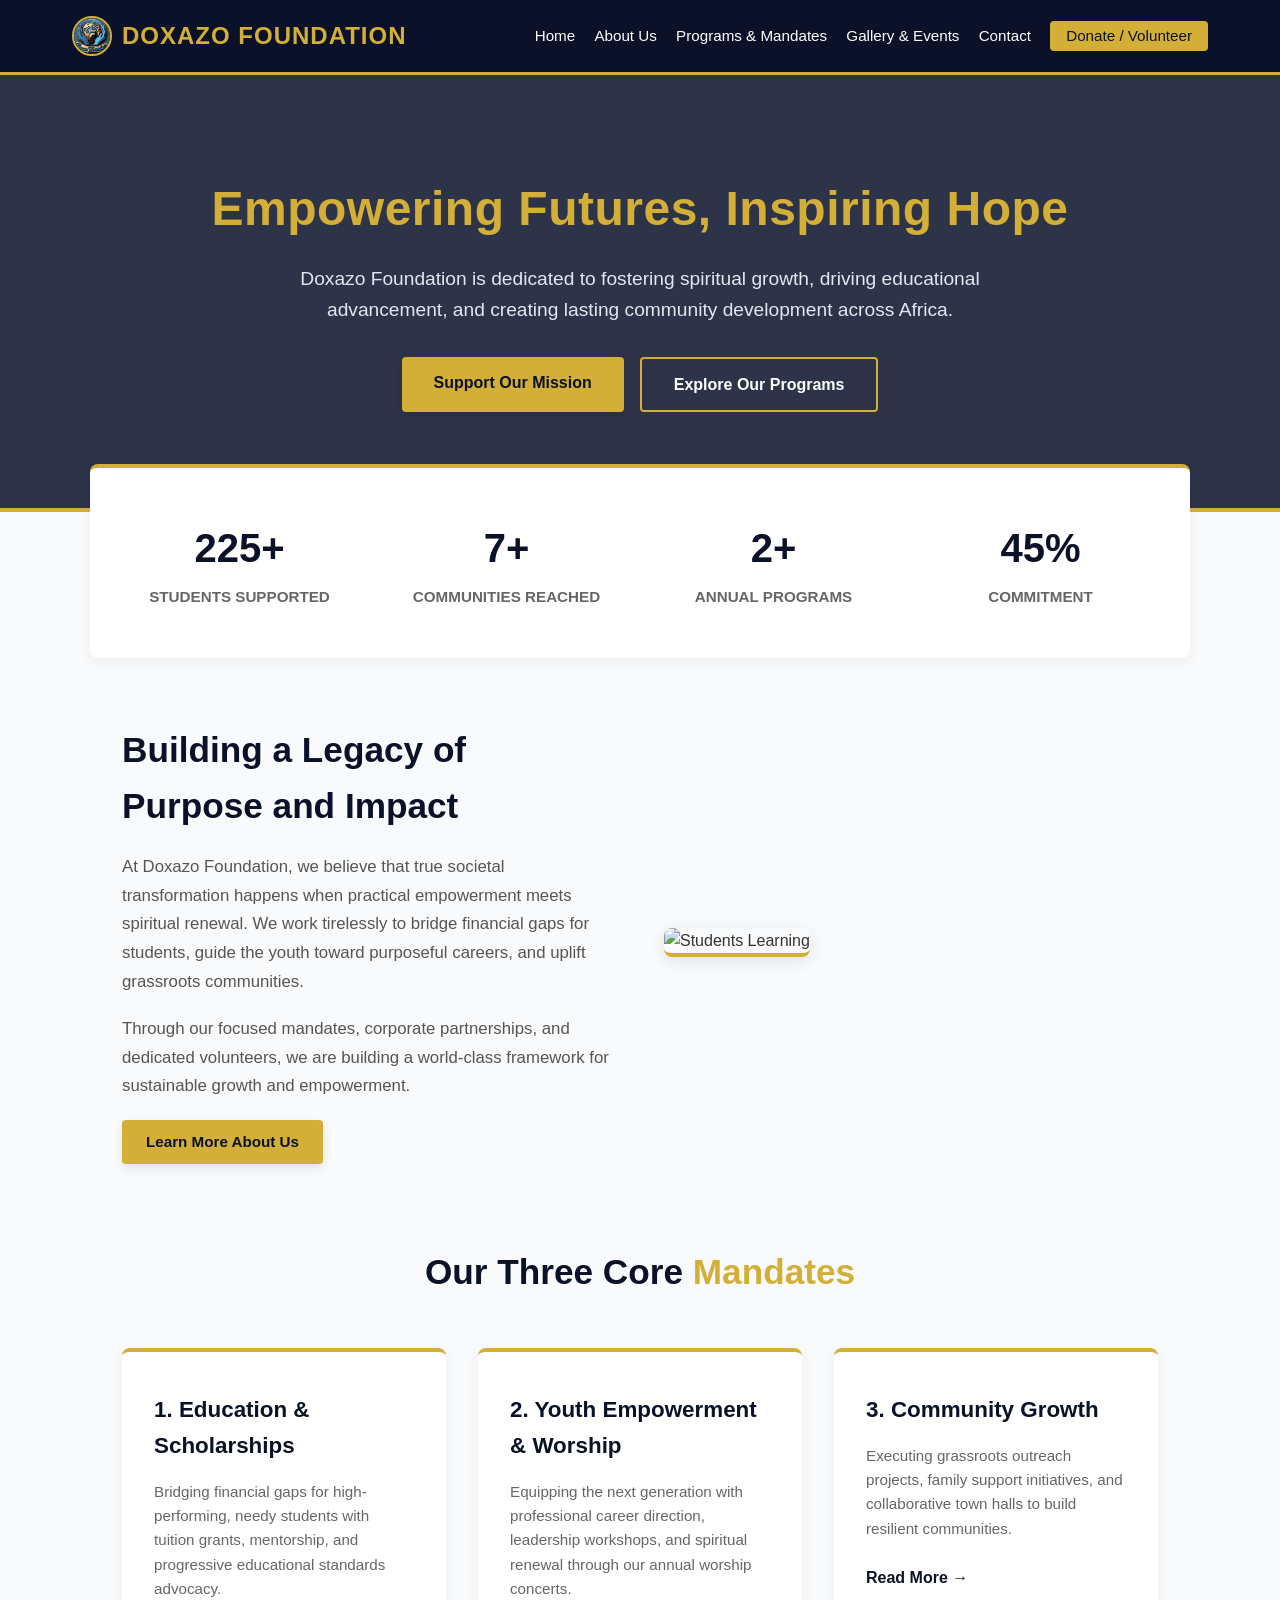
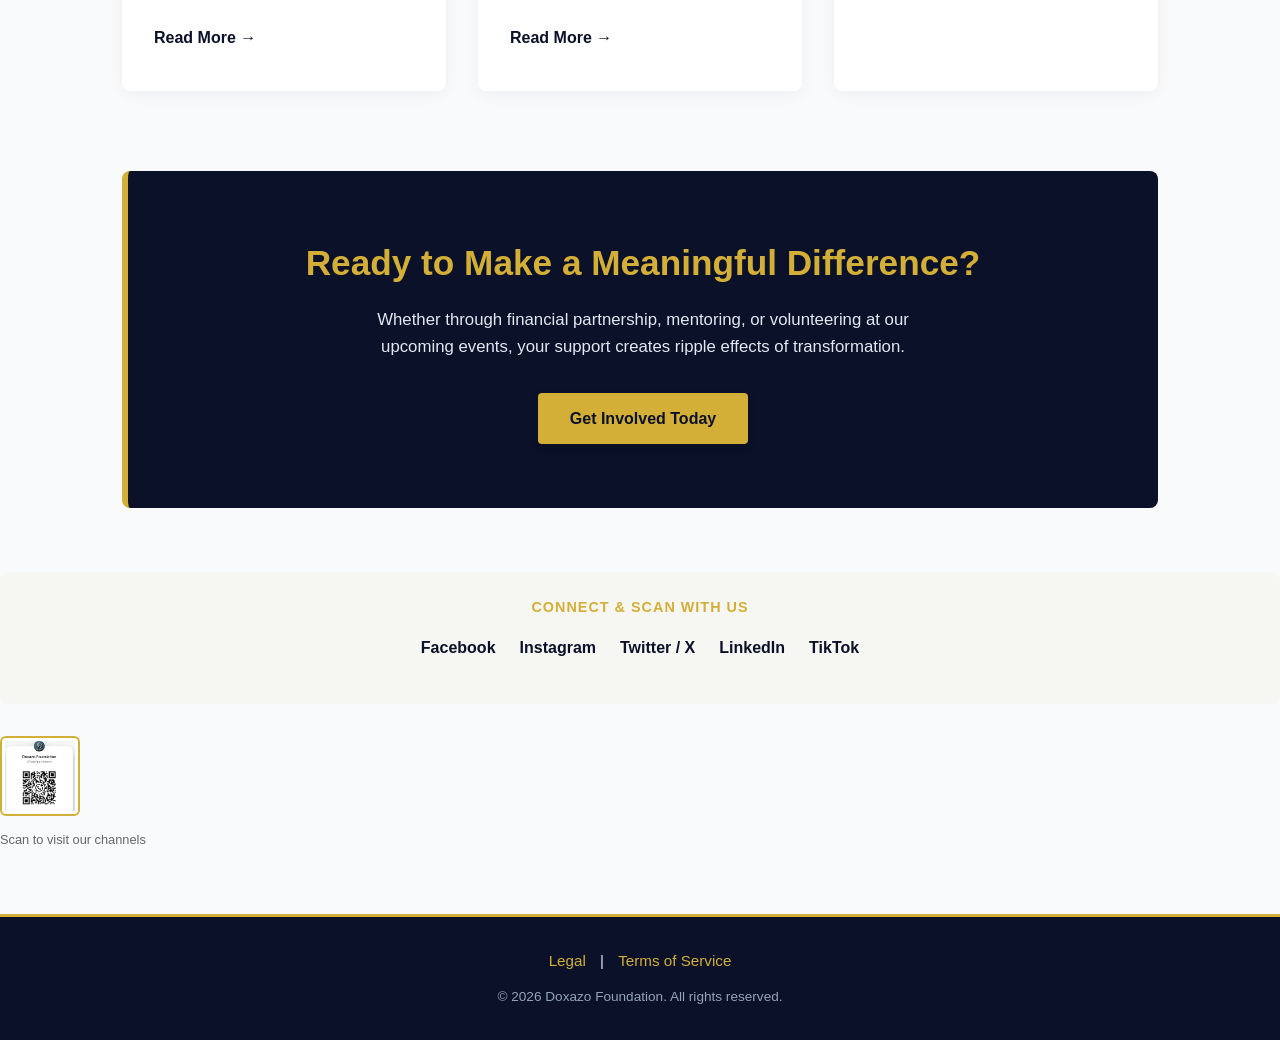
==== index.html @ 3af93252 "Add files via upload" ====
<!DOCTYPE html>
<html lang="en">
<head>
    <meta charset="UTF-8">
    <meta name="viewport" content="width=device-width, initial-scale=1.0">
    <title>Doxazo Foundation — Transforming Lives & Communities</title>
    <link rel="stylesheet" href="style.css">
    <link rel="icon" type="image/png" href="favicon.png.jpg">
    <style>
        /* Homepage Specific Enhancements */
        .hero-section {
            background: linear-gradient(rgba(10, 17, 40, 0.85), rgba(10, 17, 40, 0.85)), url('https://images.unsplash.com/photo-1531206715517-5c0ba140b2b8?auto=format&fit=crop&w=1200&q=80');
            background-size: cover;
            background-position: center;
            color: var(--white);
            text-align: center;
            padding: 6rem 2rem;
            border-bottom: 4px solid var(--accent-gold);
        }
        .hero-section h1 {
            font-size: 3rem;
            color: var(--accent-gold);
            margin-bottom: 1rem;
            letter-spacing: 0.5px;
        }
        .hero-section p {
            font-size: 1.2rem;
            max-width: 700px;
            margin: 0 auto 2rem auto;
            color: #E2E8F0;
        }
        .hero-buttons {
            display: flex;
            gap: 1rem;
            justify-content: center;
            flex-wrap: wrap;
        }

        /* Impact Counter / Stats Section */
        .stats-bar {
            background-color: var(--white);
            padding: 3rem 2rem;
            box-shadow: 0 4px 15px rgba(0,0,0,0.05);
            max-width: 1100px;
            margin: -3rem auto 3rem auto;
            border-radius: 8px;
            position: relative;
            z-index: 10;
            display: grid;
            grid-template-columns: repeat(auto-fit, minmax(220px, 1fr));
            gap: 2rem;
            text-align: center;
            border-top: 4px solid var(--accent-gold);
        }
        .stat-box h3 {
            font-size: 2.5rem;
            color: var(--primary-blue);
            margin-bottom: 0.3rem;
        }
        .stat-box p {
            color: #666;
            font-weight: 600;
            font-size: 0.95rem;
            text-transform: uppercase;
        }

        /* Mission / Welcome Intro */
        .home-container {
            max-width: 1100px;
            margin: 4rem auto;
            padding: 0 2rem;
        }
        .intro-grid {
            display: grid;
            grid-template-columns: 1fr 1fr;
            gap: 3rem;
            align-items: center;
            margin-bottom: 5rem;
        }
        @media(max-width: 768px) {
            .intro-grid {
                grid-template-columns: 1fr;
            }
            .hero-section h1 {
                font-size: 2.2rem;
            }
        }
        .intro-text h2 {
            color: var(--primary-blue);
            font-size: 2.2rem;
            margin-bottom: 1.2rem;
        }
        .intro-text p {
            color: #555;
            font-size: 1.05rem;
            margin-bottom: 1.2rem;
            line-height: 1.7;
        }
        .intro-img {
            width: 100%;
            height: 350px;
            object-fit: cover;
            border-radius: 8px;
            box-shadow: 0 4px 15px rgba(0,0,0,0.1);
            border-bottom: 4px solid var(--accent-gold);
        }

        /* Core Mandates Grid Preview */
        .section-title {
            text-align: center;
            color: var(--primary-blue);
            font-size: 2.2rem;
            margin-bottom: 3rem;
        }
        .section-title span {
            color: var(--accent-gold);
        }
        .pillars-preview {
            display: grid;
            grid-template-columns: repeat(auto-fit, minmax(300px, 1fr));
            gap: 2rem;
            margin-bottom: 5rem;
        }
        .pillar-card {
            background: var(--white);
            padding: 2.5rem 2rem;
            border-radius: 8px;
            box-shadow: 0 4px 15px rgba(0,0,0,0.05);
            border-top: 4px solid var(--accent-gold);
            text-align: left;
        }
        .pillar-card h3 {
            color: var(--primary-blue);
            font-size: 1.4rem;
            margin-bottom: 1rem;
        }
        .pillar-card p {
            color: #666;
            font-size: 0.95rem;
            margin-bottom: 1.5rem;
        }

        /* Call To Action Banner */
        .cta-banner {
            background-color: var(--primary-blue);
            color: var(--white);
            text-align: center;
            padding: 4rem 2rem;
            border-radius: 8px;
            border-left: 6px solid var(--accent-gold);
            margin-bottom: 4rem;
        }
        .cta-banner h2 {
            color: var(--accent-gold);
            font-size: 2.2rem;
            margin-bottom: 1rem;
        }
        .cta-banner p {
            color: #E2E8F0;
            max-width: 600px;
            margin: 0 auto 2rem auto;
            font-size: 1.05rem;
        }
    </style>
</head>
<body>

    <!-- Navigation Bar -->
    <header>
        <div class="nav-container">
            <div style="display: flex; align-items: center; gap: 10px;">
    <img src="./favicon.png.jpg" alt="Doxazo Logo" style="width: 40px; height: 40px; border-radius: 50%; object-fit: cover; border: 2px solid #D4AF37;">
    <span class="logo">DOXAZO FOUNDATION</span>
</div>
            <ul class="nav-links">
                <li><a href="index.html">Home</a></li>
                <li><a href="about.html">About Us</a></li>
                <li><a href="programs.html">Programs & Mandates</a></li>
                <li><a href="gallery.html">Gallery & Events</a></li>
                <li><a href="contact.html">Contact</a></li>
                <li><a href="get-involved.html" class="btn-donate-nav">Donate / Volunteer</a></li>
            </ul>
        </div>
    </header>

    <!-- Hero Section -->
    <section class="hero-section">
        <h1>Empowering Futures, Inspiring Hope</h1>
        <p>Doxazo Foundation is dedicated to fostering spiritual growth, driving educational advancement, and creating lasting community development across Africa.</p>
        <div class="hero-buttons">
            <a href="get-involved.html" class="btn-primary">Support Our Mission</a>
            <a href="programs.html" class="btn-secondary">Explore Our Programs</a>
        </div>
    </section>

    <!-- Floating Stats Bar -->
    <div class="stats-bar">
        <div class="stat-box">
            <h3 class="counter" data-target="500">0+</h3>
            <p>Students Supported</p>
        </div>
        <div class="stat-box">
            <h3 class="counter" data-target="15">0+</h3>
            <p>Communities Reached</p>
        </div>
        <div class="stat-box">
            <h3 class="counter" data-target="3">3</h3>
            <p>Annual Programs</p>
        </div>
        <div class="stat-box">
            <h3 class="counter" data-target="100">100%</h3>
            <p>Commitment</p>
        </div>
    </div>

    <!-- Main Content Area -->
    <div class="home-container">

        <!-- Intro Section -->
        <div class="intro-grid">
            <div class="intro-text">
                <h2>Building a Legacy of Purpose and Impact</h2>
                <p>At Doxazo Foundation, we believe that true societal transformation happens when practical empowerment meets spiritual renewal. We work tirelessly to bridge financial gaps for students, guide the youth toward purposeful careers, and uplift grassroots communities.</p>
                <p>Through our focused mandates, corporate partnerships, and dedicated volunteers, we are building a world-class framework for sustainable growth and empowerment.</p>
                <a href="about.html" class="btn-primary" style="padding: 0.6rem 1.5rem; font-size: 0.95rem;">Learn More About Us</a>
            </div>
            <div>
                <img src="https://images.unsplash.com/photo-1509062522246-3755977927d7?auto=format&fit=crop&w=600&q=80" alt="Students Learning" class="intro-img">
            </div>
        </div>

        <!-- Core Mandates Preview -->
        <h2 class="section-title">Our Three Core <span>Mandates</span></h2>
        <div class="pillars-preview">
            <div class="pillar-card">
                <h3>1. Education & Scholarships</h3>
                <p>Bridging financial gaps for high-performing, needy students with tuition grants, mentorship, and progressive educational standards advocacy.</p>
                <a href="programs.html" style="color: var(--primary-blue); font-weight: bold; text-decoration: none;">Read More &rarr;</a>
            </div>
            <div class="pillar-card">
                <h3>2. Youth Empowerment & Worship</h3>
                <p>Equipping the next generation with professional career direction, leadership workshops, and spiritual renewal through our annual worship concerts.</p>
                <a href="programs.html" style="color: var(--primary-blue); font-weight: bold; text-decoration: none;">Read More &rarr;</a>
            </div>
            <div class="pillar-card">
                <h3>3. Community Growth</h3>
                <p>Executing grassroots outreach projects, family support initiatives, and collaborative town halls to build resilient communities.</p>
                <a href="programs.html" style="color: var(--primary-blue); font-weight: bold; text-decoration: none;">Read More &rarr;</a>
            </div>
        </div>

        <!-- Call To Action Banner -->
        <div class="cta-banner">
            <h2>Ready to Make a Meaningful Difference?</h2>
            <p>Whether through financial partnership, mentoring, or volunteering at our upcoming events, your support creates ripple effects of transformation.</p>
            <a href="get-involved.html" class="btn-primary">Get Involved Today</a>
        </div>

    </div>

    <!-- Auto-Counting Script -->
    <script>
        const counters = document.querySelectorAll('.counter');
        counters.forEach(counter => {
            const updateCount = () => {
                const target = +counter.getAttribute('data-target');
                const count = +counter.innerText.replace('+', '').replace('%', '');
                const increment = target / 50;
                if (count < target) {
                    counter.innerText = Math.ceil(count + increment) + (counter.getAttribute('data-target').includes('100') ? '%' : '+');
                    setTimeout(updateCount, 40);
                } else {
                    counter.innerText = target + (counter.getAttribute('data-target').includes('100') ? '%' : '+');
                }
            };
            updateCount();
        });
    </script>
<script src="script.js"></script>

<div style="text-align: center; margin: 2rem 0; padding: 1.5rem; background: rgba(212,175,55,0.05); border-radius: 8px;">
    <p style="color: #D4AF37; font-weight: bold; margin-bottom: 1rem; text-transform: uppercase; font-size: 0.9rem; letter-spacing: 1px;">Connect & Scan With Us</p>
    
    <!-- Social Links -->
    <div style="margin-bottom: 1.2rem; display: flex; justify-content: center; gap: 1.5rem; flex-wrap: wrap;">
        <a href="https://facebook.com/yourprofile" target="_blank" style="color: #0A1128; font-weight: 600; text-decoration: none;">Facebook</a>
        <a href="https://instagram.com/yourprofile" target="_blank" style="color: #0A1128; font-weight: 600; text-decoration: none;">Instagram</a>
        <a href="https://twitter.com/yourprofile" target="_blank" style="color: #0A1128; font-weight: 600; text-decoration: none;">Twitter / X</a>
        <a href="https://linkedin.com/company/yourprofile" target="_blank" style="color: #0A1128; font-weight: 600; text-decoration: none;">LinkedIn</a>
   <a href="https://TikTok.com/company/yourprofile" target="_blank" style="color: #0A1128; font-weight: 600; text-decoration: none;">TikTok</a>
    </div>
    </div>
 <!-- QR Code Placeholder -->
    <div>
        <img src="./df whatsapp.JPG" alt="Doxazo Social QR Code" style="width: 80px; height: 80px; border: 2px solid #D4AF37; border-radius: 6px; padding: 3px; background: #fff;">
        <p style="font-size: 0.8rem; color: #666; margin-top: 0.4rem;">Scan to visit our channels</p>
    </div>

</div>


<footer style="background-color: #0A1128; color: #E2E8F0; text-align: center; padding: 2rem; border-top: 3px solid #D4AF37; margin-top: 4rem;">
    <p style="margin-bottom: 0.8rem; font-size: 0.95rem;">
        <a href="legal.html" style="color: #D4AF37; text-decoration: none; margin: 0 10px;">Legal</a> | 
        <a href="terms.html" style="color: #D4AF37; text-decoration: none; margin: 0 10px;">Terms of Service</a>
    </p>
    <p style="font-size: 0.85rem; color: #94A3B8;">&copy; 2026 Doxazo Foundation. All rights reserved.</p>
</footer>
</body>
</html>
---- style.css ----
/* --- GLOBAL COLOR VARIABLES & RESET --- */
:root {
    --primary-blue: #0A1128;
    --accent-gold: #D4AF37;
    --text-dark: #333333;
    --bg-light: #F8FAFC;
    --white: #FFFFFF;
}

* {
    margin: 0;
    padding: 0;
    box-sizing: border-box;
}

body {
    font-family: 'Segoe UI', Tahoma, Geneva, Verdana, sans-serif;
    background-color: var(--bg-light);
    color: var(--text-dark);
    line-height: 1.6;
}

/* --- NAVIGATION BAR --- */
header {
    background-color: var(--primary-blue);
    border-bottom: 3px solid var(--accent-gold);
    position: sticky;
    top: 0;
    z-index: 1000;
}

.nav-container {
    max-width: 1200px;
    margin: 0 auto;
    display: flex;
    justify-content: space-between;
    align-items: center;
    padding: 1rem 2rem;
    flex-wrap: wrap;
}

.logo {
    color: var(--accent-gold);
    font-size: 1.5rem;
    font-weight: bold;
    letter-spacing: 1px;
}

.nav-links {
    list-style: none;
    display: flex;
    gap: 1.2rem;
    align-items: center;
    flex-wrap: wrap;
}

.nav-links a {
    color: var(--white);
    text-decoration: none;
    font-weight: 500;
    font-size: 0.95rem;
    transition: color 0.3s ease;
}

.nav-links a:hover {
    color: var(--accent-gold);
}

.btn-donate-nav {
    background-color: var(--accent-gold);
    color: var(--primary-blue) !important;
    padding: 0.4rem 1rem;
    border-radius: 4px;
    font-weight: bold;
}

.btn-donate-nav:hover {
    opacity: 0.9;
}

/* --- COMMON PAGE HEADER BANNER --- */
.page-header {
    background: linear-gradient(rgba(10, 17, 40, 0.9), rgba(10, 17, 40, 0.9)), url('https://images.unsplash.com/photo-1531206715517-5c0ba140b2b8?auto=format&fit=crop&w=1200&q=80');
    background-size: cover;
    background-position: center;
    color: var(--white);
    text-align: center;
    padding: 5rem 2rem;
    border-bottom: 4px solid var(--accent-gold);
}

.page-header h1 {
    font-size: 2.8rem;
    color: var(--accent-gold);
    margin-bottom: 1rem;
}

.page-header p {
    font-size: 1.15rem;
    max-width: 650px;
    margin: 0 auto;
    color: #E2E8F0;
}

/* --- REUSABLE BUTTON STYLES --- */
.btn-primary {
    display: inline-block;
    background-color: var(--accent-gold);
    color: var(--primary-blue);
    padding: 0.8rem 2rem;
    border-radius: 4px;
    font-weight: bold;
    text-decoration: none;
    transition: background 0.3s ease, transform 0.2s ease;
    box-shadow: 0 4px 10px rgba(0,0,0,0.1);
}

.btn-primary:hover {
    background-color: #E5C158;
    transform: translateY(-2px);
}

.btn-secondary {
    display: inline-block;
    background-color: transparent;
    color: var(--white);
    border: 2px solid var(--accent-gold);
    padding: 0.8rem 2rem;
    border-radius: 4px;
    font-weight: bold;
    text-decoration: none;
    transition: background 0.3s ease, color 0.3s ease;
}

.btn-secondary:hover {
    background-color: var(--accent-gold);
    color: var(--primary-blue);
}

/* --- MOBILE RESPONSIVE FIXES --- */
@media(max-width: 768px) {
    .nav-container {
        flex-direction: column;
        gap: 1rem;
        text-align: center;
    }
    
    .nav-links {
        justify-content: center;
        gap: 1rem;
    }

    .page-header h1 {
        font-size: 2.2rem;
    }
}
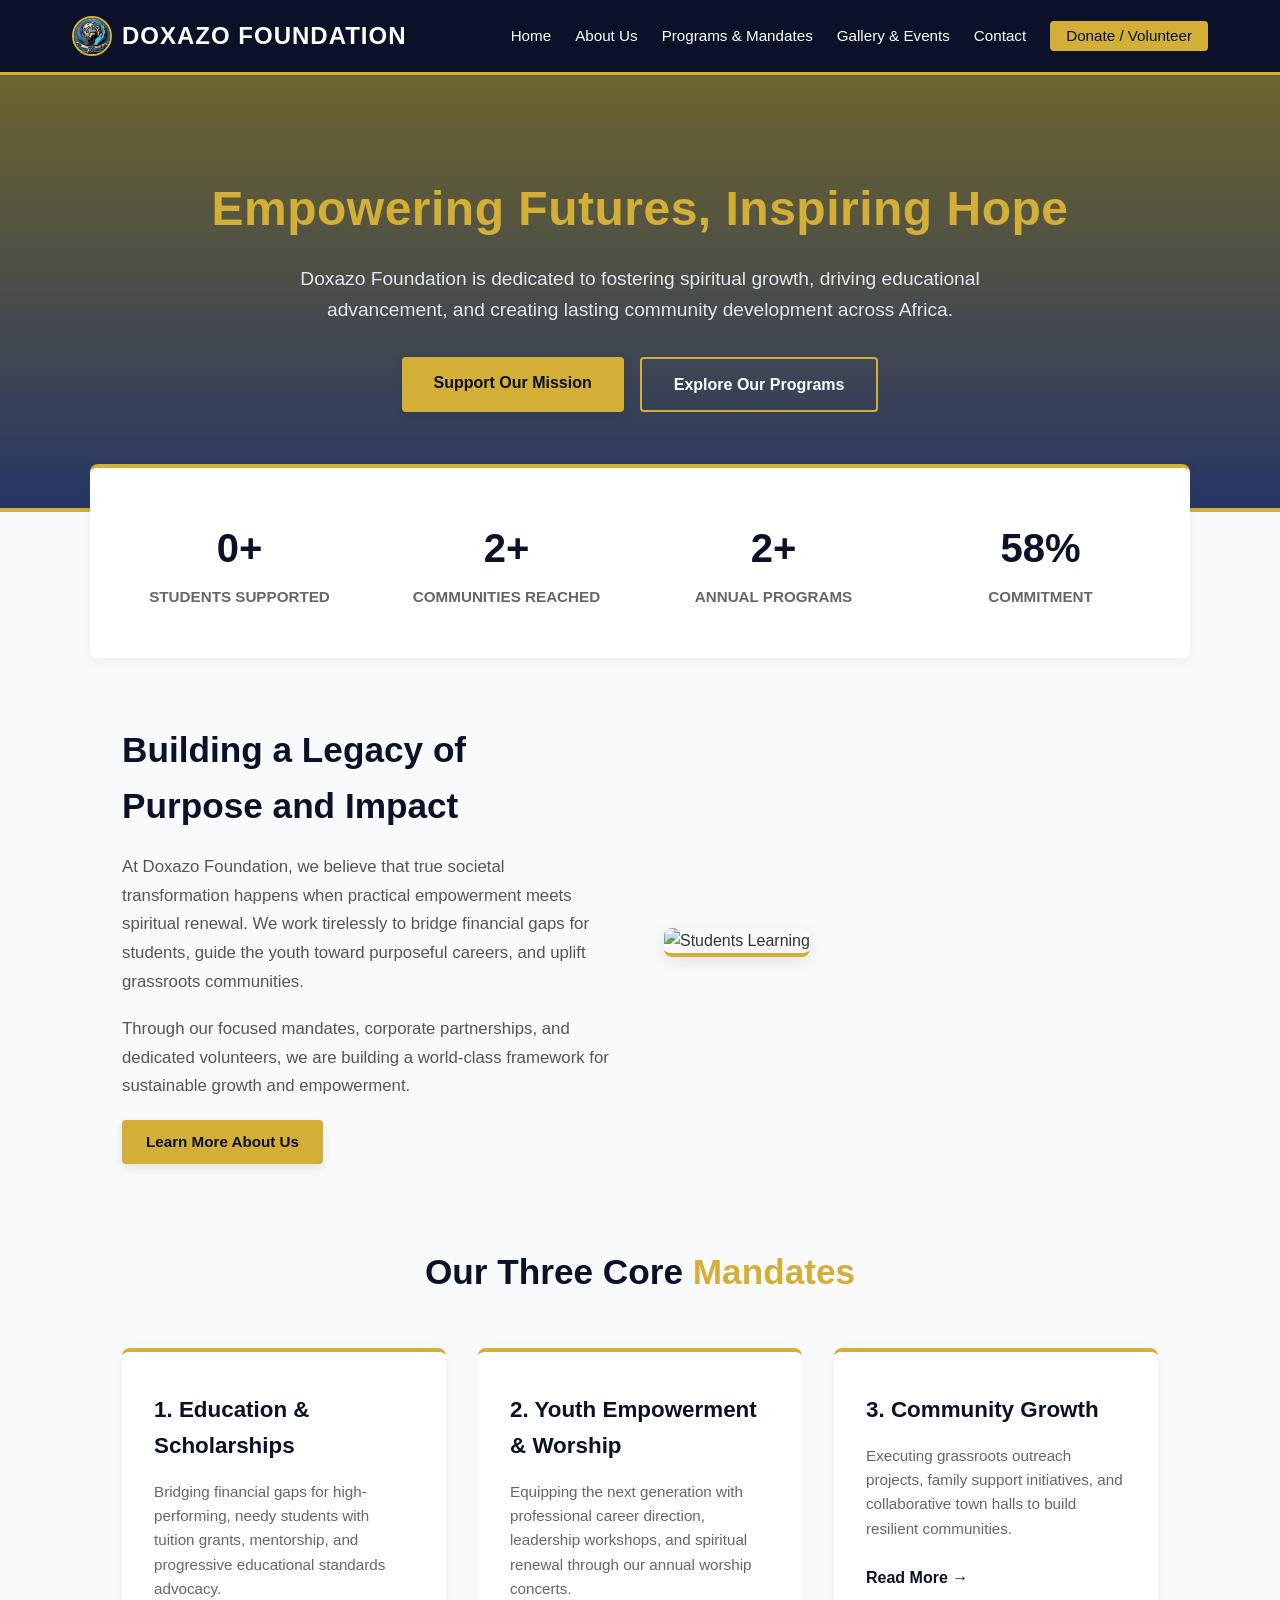
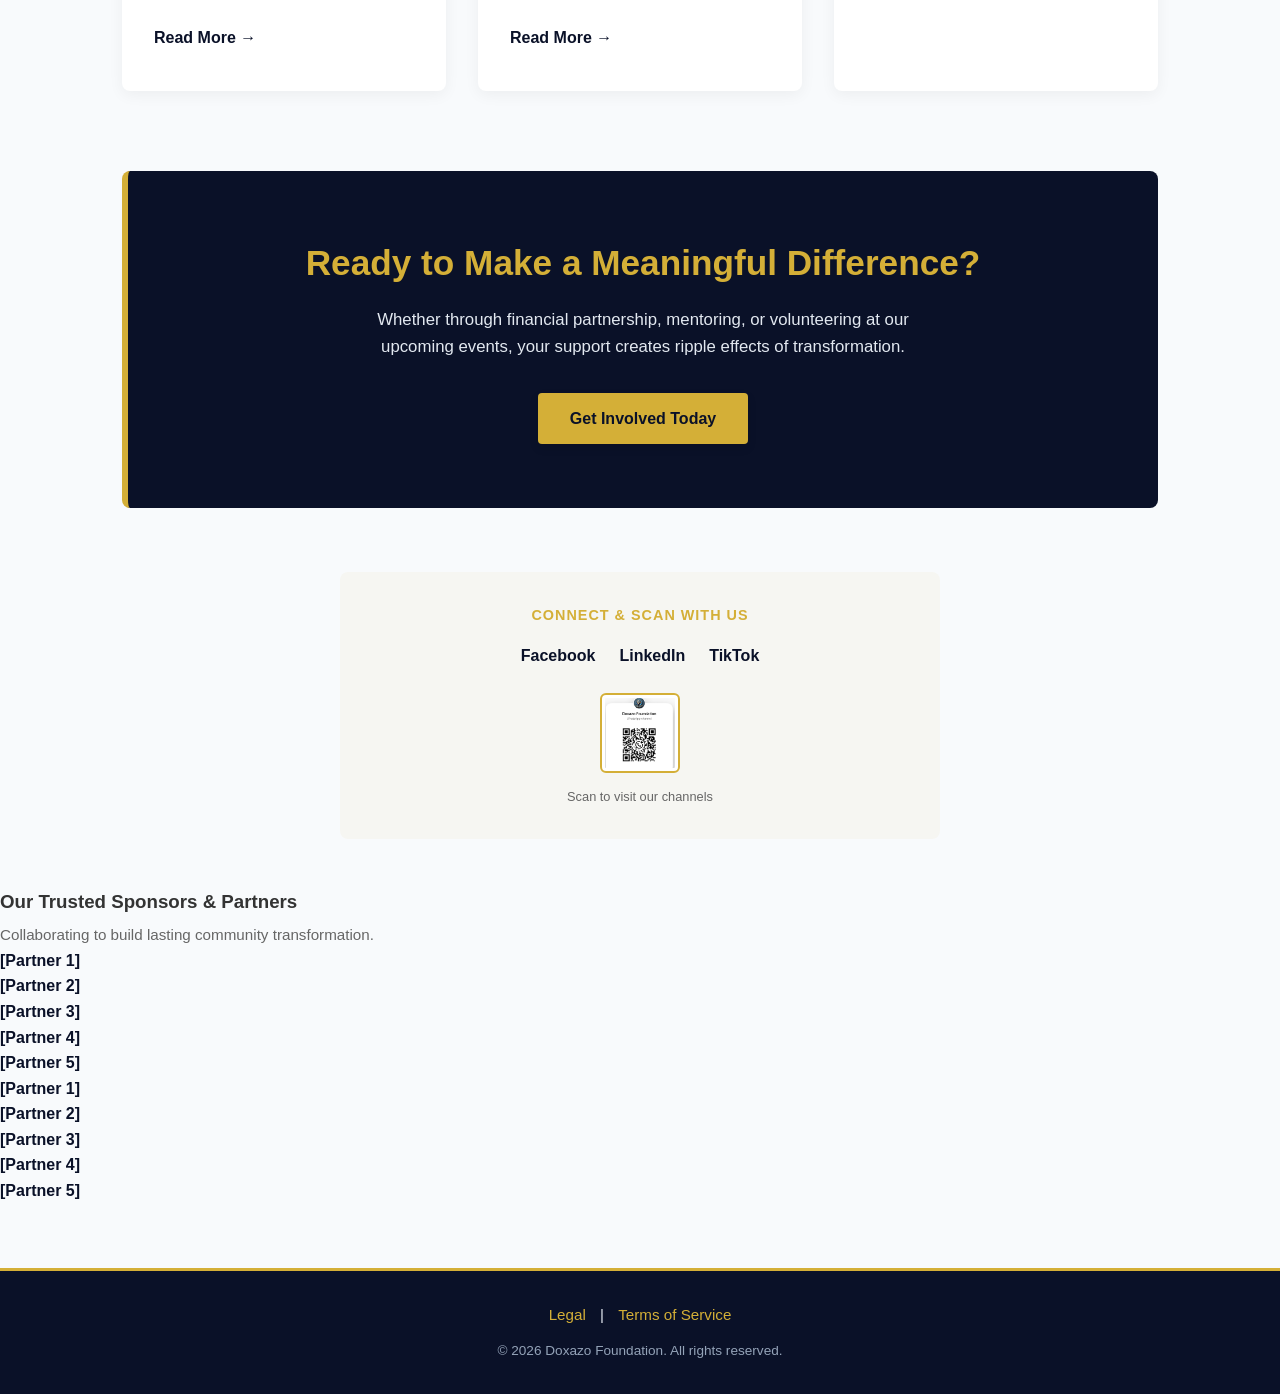
==== commit 111ed578: "Update index.html" ====
--- a/index.html
+++ b/index.html
@@ -3,13 +3,13 @@
 <head>
     <meta charset="UTF-8">
     <meta name="viewport" content="width=device-width, initial-scale=1.0">
-    <title>Doxazo Foundation — Transforming Lives & Communities</title>
+    <title>Doxazo Foundation</title>
     <link rel="stylesheet" href="style.css">
     <link rel="icon" type="image/png" href="favicon.png.jpg">
     <style>
         /* Homepage Specific Enhancements */
         .hero-section {
-            background: linear-gradient(rgba(10, 17, 40, 0.85), rgba(10, 17, 40, 0.85)), url('https://images.unsplash.com/photo-1531206715517-5c0ba140b2b8?auto=format&fit=crop&w=1200&q=80');
+            background: linear-gradient(rgba(84, 75, 9, 0.85), rgba(2, 19, 75, 0.85)), url('https://images.unsplash.com/photo-1531206715517-5c0ba140b2b8?auto=format&fit=crop&w=1200&q=80');
             background-size: cover;
             background-position: center;
             color: var(--white);
@@ -167,12 +167,12 @@
 
     <!-- Navigation Bar -->
     <header>
-        <div class="nav-container">
+        <div class="nav-container" style="display: flex; justify-content: space-between; align-items: center; padding: 1rem 2rem;">
             <div style="display: flex; align-items: center; gap: 10px;">
-    <img src="./favicon.png.jpg" alt="Doxazo Logo" style="width: 40px; height: 40px; border-radius: 50%; object-fit: cover; border: 2px solid #D4AF37;">
-    <span class="logo">DOXAZO FOUNDATION</span>
-</div>
-            <ul class="nav-links">
+                <img src="./favicon.png.jpg" alt="Doxazo Logo" style="width: 40px; height: 40px; border-radius: 50%; object-fit: cover; border: 2px solid #D4AF37;">
+                <span class="logo" style="font-weight: bold; color: var(--white);">DOXAZO FOUNDATION</span>
+            </div>
+            <ul class="nav-links" style="display: flex; gap: 1.5rem; list-style: none; align-items: center;">
                 <li><a href="index.html">Home</a></li>
                 <li><a href="about.html">About Us</a></li>
                 <li><a href="programs.html">Programs & Mandates</a></li>
@@ -196,11 +196,11 @@
     <!-- Floating Stats Bar -->
     <div class="stats-bar">
         <div class="stat-box">
-            <h3 class="counter" data-target="500">0+</h3>
+            <h3 class="counter" data-target="0">0</h3>
             <p>Students Supported</p>
         </div>
         <div class="stat-box">
-            <h3 class="counter" data-target="15">0+</h3>
+            <h3 class="counter" data-target="2">0</h3>
             <p>Communities Reached</p>
         </div>
         <div class="stat-box">
@@ -257,6 +257,59 @@
         </div>
 
     </div>
+
+    <!-- Connect & Scan Section -->
+    <div style="text-align: center; margin: 3rem auto; padding: 2rem; background: rgba(212,175,55,0.05); border-radius: 8px; max-width: 600px;">
+        <p style="color: #D4AF37; font-weight: bold; margin-bottom: 1rem; text-transform: uppercase; font-size: 0.9rem; letter-spacing: 1px;">Connect & Scan With Us</p>
+        
+        <!-- Social Links -->
+        <div style="margin-bottom: 1.5rem; display: flex; justify-content: center; gap: 1.5rem; flex-wrap: wrap;">
+            <a href="https://facebook.com/yourprofile" target="_blank" style="color: #0A1128; font-weight: 600; text-decoration: none;">Facebook</a>
+            <a href="https://linkedin.com/company/yourprofile" target="_blank" style="color: #0A1128; font-weight: 600; text-decoration: none;">LinkedIn</a>
+            <a href="https://TikTok.com/company/yourprofile" target="_blank" style="color: #0A1128; font-weight: 600; text-decoration: none;">TikTok</a>
+        </div>
+        
+        <!-- QR Code Placeholder -->
+        <div>
+            <img src="./df whatsapp.JPG" alt="Doxazo Social QR Code" style="width: 80px; height: 80px; border: 2px solid #D4AF37; border-radius: 6px; padding: 3px; background: #fff;">
+            <p style="font-size: 0.8rem; color: #666; margin-top: 0.4rem;">Scan to visit our channels</p>
+        </div>
+    </div>
+
+<!-- Sponsors & Partners Linear Motion Section -->
+    <section class="partners-section">
+        <div class="partners-header">
+            <h3>Our Trusted <span>Sponsors & Partners</span></h3>
+            <p style="color: #666; font-size: 0.95rem; margin-top: 0.4rem;">Collaborating to build lasting community transformation.</p>
+        </div>
+
+        <div class="slider-container">
+            <div class="slider-track">
+                <!-- Set 1 of Partners -->
+                <div class="partner-card"><span style="color: var(--primary-blue); font-weight: 700;">[Partner 1]</span></div>
+                <div class="partner-card"><span style="color: var(--primary-blue); font-weight: 700;">[Partner 2]</span></div>
+                <div class="partner-card"><span style="color: var(--primary-blue); font-weight: 700;">[Partner 3]</span></div>
+                <div class="partner-card"><span style="color: var(--primary-blue); font-weight: 700;">[Partner 4]</span></div>
+                <div class="partner-card"><span style="color: var(--primary-blue); font-weight: 700;">[Partner 5]</span></div>
+
+                <!-- Set 2 (Duplicate for infinite looping) -->
+                <div class="partner-card"><span style="color: var(--primary-blue); font-weight: 700;">[Partner 1]</span></div>
+                <div class="partner-card"><span style="color: var(--primary-blue); font-weight: 700;">[Partner 2]</span></div>
+                <div class="partner-card"><span style="color: var(--primary-blue); font-weight: 700;">[Partner 3]</span></div>
+                <div class="partner-card"><span style="color: var(--primary-blue); font-weight: 700;">[Partner 4]</span></div>
+                <div class="partner-card"><span style="color: var(--primary-blue); font-weight: 700;">[Partner 5]</span></div>
+            </div>
+        </div>
+    </section>
+    
+    <!-- Footer -->
+    <footer style="background-color: #0A1128; color: #E2E8F0; text-align: center; padding: 2rem; border-top: 3px solid #D4AF37; margin-top: 4rem;">
+        <p style="margin-bottom: 0.8rem; font-size: 0.95rem;">
+            <a href="legal.html" style="color: #D4AF37; text-decoration: none; margin: 0 10px;">Legal</a> | 
+            <a href="terms.html" style="color: #D4AF37; text-decoration: none; margin: 0 10px;">Terms of Service</a>
+        </p>
+        <p style="font-size: 0.85rem; color: #94A3B8;">&copy; 2026 Doxazo Foundation. All rights reserved.</p>
+    </footer>
 
     <!-- Auto-Counting Script -->
     <script>
@@ -276,35 +329,6 @@
             updateCount();
         });
     </script>
-<script src="script.js"></script>
-
-<div style="text-align: center; margin: 2rem 0; padding: 1.5rem; background: rgba(212,175,55,0.05); border-radius: 8px;">
-    <p style="color: #D4AF37; font-weight: bold; margin-bottom: 1rem; text-transform: uppercase; font-size: 0.9rem; letter-spacing: 1px;">Connect & Scan With Us</p>
-    
-    <!-- Social Links -->
-    <div style="margin-bottom: 1.2rem; display: flex; justify-content: center; gap: 1.5rem; flex-wrap: wrap;">
-        <a href="https://facebook.com/yourprofile" target="_blank" style="color: #0A1128; font-weight: 600; text-decoration: none;">Facebook</a>
-        <a href="https://instagram.com/yourprofile" target="_blank" style="color: #0A1128; font-weight: 600; text-decoration: none;">Instagram</a>
-        <a href="https://twitter.com/yourprofile" target="_blank" style="color: #0A1128; font-weight: 600; text-decoration: none;">Twitter / X</a>
-        <a href="https://linkedin.com/company/yourprofile" target="_blank" style="color: #0A1128; font-weight: 600; text-decoration: none;">LinkedIn</a>
-   <a href="https://TikTok.com/company/yourprofile" target="_blank" style="color: #0A1128; font-weight: 600; text-decoration: none;">TikTok</a>
-    </div>
-    </div>
- <!-- QR Code Placeholder -->
-    <div>
-        <img src="./df whatsapp.JPG" alt="Doxazo Social QR Code" style="width: 80px; height: 80px; border: 2px solid #D4AF37; border-radius: 6px; padding: 3px; background: #fff;">
-        <p style="font-size: 0.8rem; color: #666; margin-top: 0.4rem;">Scan to visit our channels</p>
-    </div>
-
-</div>
-
-
-<footer style="background-color: #0A1128; color: #E2E8F0; text-align: center; padding: 2rem; border-top: 3px solid #D4AF37; margin-top: 4rem;">
-    <p style="margin-bottom: 0.8rem; font-size: 0.95rem;">
-        <a href="legal.html" style="color: #D4AF37; text-decoration: none; margin: 0 10px;">Legal</a> | 
-        <a href="terms.html" style="color: #D4AF37; text-decoration: none; margin: 0 10px;">Terms of Service</a>
-    </p>
-    <p style="font-size: 0.85rem; color: #94A3B8;">&copy; 2026 Doxazo Foundation. All rights reserved.</p>
-</footer>
+    <script src="script.js"></script>
 </body>
-</html>+</html>
